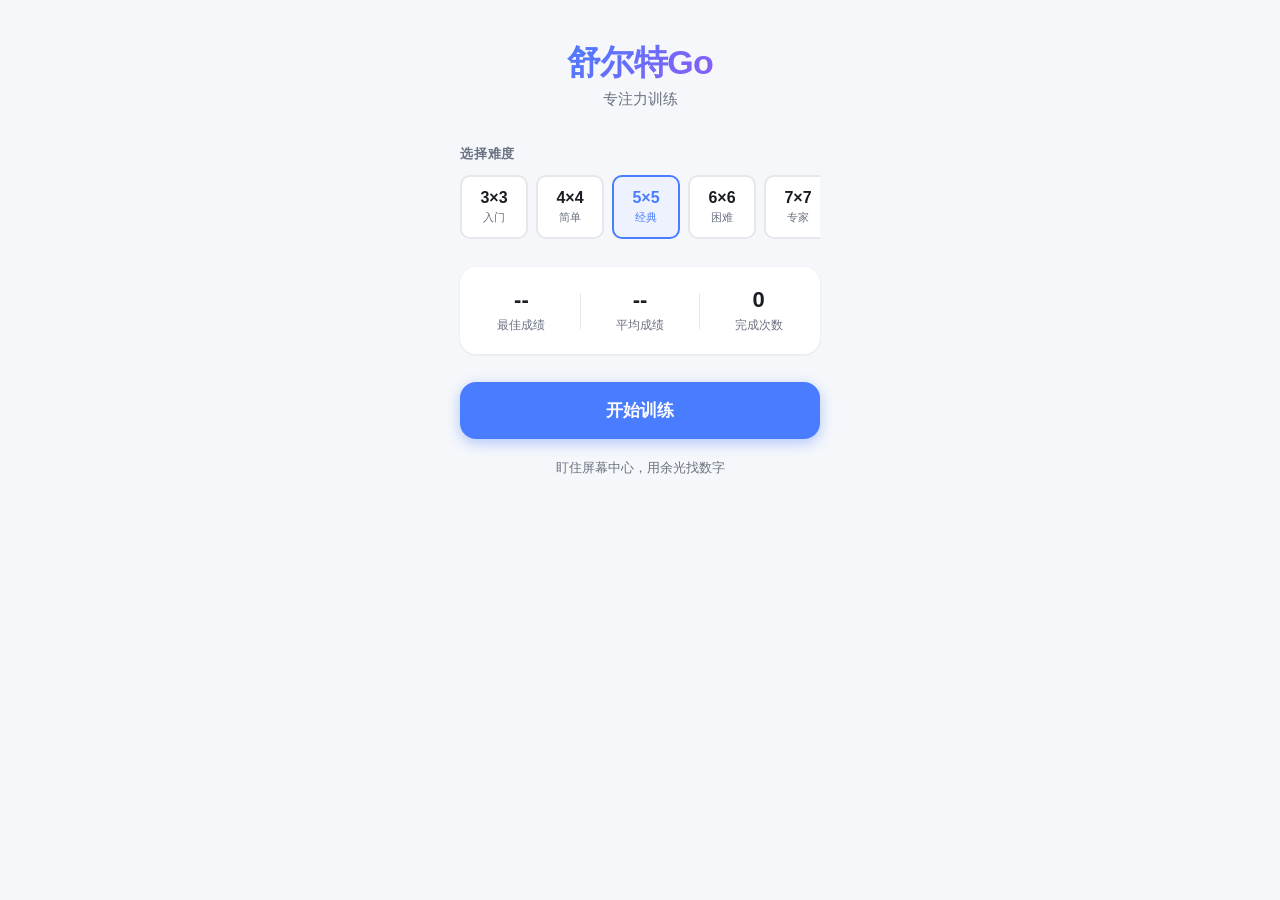
==== index.html @ 776db1a4 "fix: 移除找数字提示栏，刷新按钮上移 Co-Authored-By: Claude Sonnet 4.6 <noreply@anthropic.com>" ====
<!DOCTYPE html>
<html lang="zh-CN">
<head>
  <meta charset="UTF-8">
  <meta name="viewport" content="width=device-width, initial-scale=1.0, maximum-scale=1.0, user-scalable=no">
  <meta name="apple-mobile-web-app-capable" content="yes">
  <meta name="apple-mobile-web-app-status-bar-style" content="black-translucent">
  <meta name="apple-mobile-web-app-title" content="舒尔特Go">
  <title>舒尔特Go</title>
  <link rel="stylesheet" href="style.css">
</head>
<body>

<!-- 主页 -->
<div id="screen-home" class="screen active">
  <div class="home-header">
    <h1 class="app-title">舒尔特Go</h1>
    <p class="app-subtitle">专注力训练</p>
  </div>

  <div class="size-selector">
    <p class="section-label">选择难度</p>
    <div class="size-buttons">
      <button class="size-btn" data-size="3">
        <span class="size-num">3×3</span>
        <span class="size-tag">入门</span>
      </button>
      <button class="size-btn" data-size="4">
        <span class="size-num">4×4</span>
        <span class="size-tag">简单</span>
      </button>
      <button class="size-btn active" data-size="5">
        <span class="size-num">5×5</span>
        <span class="size-tag">经典</span>
      </button>
      <button class="size-btn" data-size="6">
        <span class="size-num">6×6</span>
        <span class="size-tag">困难</span>
      </button>
      <button class="size-btn" data-size="7">
        <span class="size-num">7×7</span>
        <span class="size-tag">专家</span>
      </button>
    </div>
  </div>

  <div class="stats-card" id="home-stats">
    <div class="stat-item">
      <span class="stat-value" id="stat-best">--</span>
      <span class="stat-label">最佳成绩</span>
    </div>
    <div class="stat-divider"></div>
    <div class="stat-item">
      <span class="stat-value" id="stat-avg">--</span>
      <span class="stat-label">平均成绩</span>
    </div>
    <div class="stat-divider"></div>
    <div class="stat-item">
      <span class="stat-value" id="stat-count">0</span>
      <span class="stat-label">完成次数</span>
    </div>
  </div>

  <button class="btn-start" id="btn-start">开始训练</button>

  <div class="tip-text">盯住屏幕中心，用余光找数字</div>
</div>

<!-- 游戏页 -->
<div id="screen-game" class="screen">
  <div class="game-header">
    <button class="btn-back" id="btn-back">
      <svg width="24" height="24" viewBox="0 0 24 24" fill="none">
        <path d="M15 18l-6-6 6-6" stroke="currentColor" stroke-width="2.5" stroke-linecap="round" stroke-linejoin="round"/>
      </svg>
    </button>
    <div class="timer-display" id="timer-display">0.0</div>
    <div class="game-size-label" id="game-size-label">5×5</div>
  </div>

  <div class="progress-bar-wrap">
    <div class="progress-bar" id="progress-bar"></div>
  </div>

  <div class="grid-wrap">
    <div class="grid" id="grid"></div>
  </div>

  <button class="btn-refresh" id="btn-refresh" title="重新开始">
    <svg width="22" height="22" viewBox="0 0 24 24" fill="none">
      <path d="M1 4v6h6" stroke="currentColor" stroke-width="2.5" stroke-linecap="round" stroke-linejoin="round"/>
      <path d="M3.51 15a9 9 0 1 0 .49-4.65" stroke="currentColor" stroke-width="2.5" stroke-linecap="round" stroke-linejoin="round"/>
    </svg>
  </button>
</div>

<!-- 结果页 -->
<div id="screen-result" class="screen">
  <div class="result-content">
    <div class="result-icon">🎉</div>
    <div class="result-time" id="result-time">25.3s</div>
    <div class="result-label">完成时间</div>

    <div class="result-stats">
      <div class="result-stat-item">
        <span class="result-stat-val" id="result-best">--</span>
        <span class="result-stat-lbl">最佳</span>
      </div>
      <div class="result-stat-item">
        <span class="result-stat-val" id="result-rank">--</span>
        <span class="result-stat-lbl">排名提示</span>
      </div>
    </div>

    <button class="btn-start" id="btn-again">再来一次</button>
    <button class="btn-outline" id="btn-home">返回主页</button>
  </div>
</div>

<script src="app.js"></script>
</body>
</html>
---- style.css ----
* {
  box-sizing: border-box;
  margin: 0;
  padding: 0;
  -webkit-tap-highlight-color: transparent;
}

:root {
  --primary: #4A7CFF;
  --primary-light: #EEF2FF;
  --success: #22C55E;
  --success-light: #DCFCE7;
  --error: #EF4444;
  --error-light: #FEE2E2;
  --bg: #F5F7FA;
  --card: #FFFFFF;
  --text: #1A1D23;
  --text-secondary: #6B7280;
  --border: #E5E7EB;
  --shadow-sm: 0 1px 3px rgba(0,0,0,0.08);
  --shadow-md: 0 4px 16px rgba(0,0,0,0.10);
  --radius: 16px;
  --radius-sm: 10px;
}

html, body {
  height: 100%;
  width: 100%;
  overflow: hidden;
  font-family: -apple-system, 'PingFang SC', 'Helvetica Neue', sans-serif;
  background: var(--bg);
  color: var(--text);
}

/* SCREENS */
.screen {
  position: fixed;
  inset: 0;
  display: flex;
  flex-direction: column;
  align-items: center;
  padding: env(safe-area-inset-top, 20px) 20px env(safe-area-inset-bottom, 20px);
  overflow-y: auto;
  opacity: 0;
  pointer-events: none;
  transform: translateY(16px);
  transition: opacity 0.25s ease, transform 0.25s ease;
}

.screen.active {
  opacity: 1;
  pointer-events: auto;
  transform: translateY(0);
}

/* HOME */
.home-header {
  margin-top: 40px;
  text-align: center;
  margin-bottom: 36px;
}

.app-title {
  font-size: 34px;
  font-weight: 800;
  letter-spacing: -0.5px;
  background: linear-gradient(135deg, var(--primary), #8B5CF6);
  -webkit-background-clip: text;
  -webkit-text-fill-color: transparent;
  background-clip: text;
}

.app-subtitle {
  font-size: 15px;
  color: var(--text-secondary);
  margin-top: 4px;
}

.section-label {
  font-size: 13px;
  font-weight: 600;
  color: var(--text-secondary);
  text-transform: uppercase;
  letter-spacing: 0.8px;
  margin-bottom: 12px;
  text-align: left;
  width: 100%;
  max-width: 360px;
}

.size-selector {
  width: 100%;
  max-width: 360px;
  margin-bottom: 24px;
}

.size-buttons {
  display: flex;
  gap: 8px;
  overflow-x: auto;
  padding-bottom: 4px;
  scrollbar-width: none;
}

.size-buttons::-webkit-scrollbar { display: none; }

.size-btn {
  flex: 0 0 auto;
  display: flex;
  flex-direction: column;
  align-items: center;
  padding: 12px 16px;
  border: 2px solid var(--border);
  border-radius: var(--radius-sm);
  background: var(--card);
  cursor: pointer;
  transition: all 0.18s ease;
  touch-action: manipulation;
  min-width: 68px;
}

.size-btn.active {
  border-color: var(--primary);
  background: var(--primary-light);
}

.size-num {
  font-size: 16px;
  font-weight: 700;
  color: var(--text);
}

.size-btn.active .size-num {
  color: var(--primary);
}

.size-tag {
  font-size: 11px;
  color: var(--text-secondary);
  margin-top: 3px;
}

.size-btn.active .size-tag {
  color: var(--primary);
}

/* STATS CARD */
.stats-card {
  width: 100%;
  max-width: 360px;
  background: var(--card);
  border-radius: var(--radius);
  padding: 20px;
  display: flex;
  align-items: center;
  justify-content: space-around;
  box-shadow: var(--shadow-sm);
  margin-bottom: 28px;
}

.stat-item {
  display: flex;
  flex-direction: column;
  align-items: center;
  gap: 4px;
}

.stat-value {
  font-size: 22px;
  font-weight: 700;
  color: var(--text);
}

.stat-label {
  font-size: 12px;
  color: var(--text-secondary);
}

.stat-divider {
  width: 1px;
  height: 36px;
  background: var(--border);
}

/* BUTTONS */
.btn-start {
  width: 100%;
  max-width: 360px;
  padding: 17px;
  background: var(--primary);
  color: white;
  font-size: 17px;
  font-weight: 700;
  border: none;
  border-radius: var(--radius);
  cursor: pointer;
  touch-action: manipulation;
  transition: transform 0.12s ease, opacity 0.12s ease;
  box-shadow: 0 4px 14px rgba(74, 124, 255, 0.4);
}

.btn-start:active {
  transform: scale(0.97);
  opacity: 0.9;
}

.btn-outline {
  width: 100%;
  max-width: 360px;
  padding: 15px;
  background: transparent;
  color: var(--primary);
  font-size: 16px;
  font-weight: 600;
  border: 2px solid var(--primary);
  border-radius: var(--radius);
  cursor: pointer;
  touch-action: manipulation;
  margin-top: 12px;
  transition: background 0.15s ease;
}

.btn-outline:active {
  background: var(--primary-light);
}

.tip-text {
  margin-top: 20px;
  font-size: 13px;
  color: var(--text-secondary);
  text-align: center;
}

/* GAME HEADER */
.game-header {
  width: 100%;
  max-width: 420px;
  display: flex;
  align-items: center;
  justify-content: space-between;
  padding-top: 8px;
  margin-bottom: 12px;
}

.btn-back {
  width: 40px;
  height: 40px;
  display: flex;
  align-items: center;
  justify-content: center;
  background: var(--card);
  border: none;
  border-radius: 50%;
  cursor: pointer;
  color: var(--text);
  touch-action: manipulation;
  box-shadow: var(--shadow-sm);
}

.timer-display {
  font-size: 32px;
  font-weight: 800;
  color: var(--text);
  font-variant-numeric: tabular-nums;
  letter-spacing: -1px;
  min-width: 90px;
  text-align: center;
}

.game-size-label {
  font-size: 14px;
  font-weight: 600;
  color: var(--text-secondary);
  background: var(--card);
  padding: 6px 12px;
  border-radius: 20px;
  box-shadow: var(--shadow-sm);
}

/* TARGET BAR */
.target-bar {
  display: flex;
  align-items: center;
  gap: 10px;
  margin-bottom: 10px;
}

.target-label {
  font-size: 16px;
  color: var(--text-secondary);
  font-weight: 500;
}

.target-number {
  font-size: 44px;
  font-weight: 900;
  color: var(--primary);
  line-height: 1;
  min-width: 60px;
  text-align: center;
  transition: transform 0.15s cubic-bezier(0.34, 1.56, 0.64, 1);
}

.target-number.pop {
  transform: scale(1.3);
}

/* PROGRESS */
.btn-refresh {
  margin-top: 8px;
  width: 52px;
  height: 52px;
  border-radius: 50%;
  background: var(--card);
  border: 2px solid var(--border);
  display: flex;
  align-items: center;
  justify-content: center;
  cursor: pointer;
  color: var(--text-secondary);
  box-shadow: var(--shadow-sm);
  touch-action: manipulation;
  transition: transform 0.2s ease, color 0.15s ease, border-color 0.15s ease;
  flex-shrink: 0;
}

.btn-refresh:active {
  color: var(--primary);
  border-color: var(--primary);
  transform: rotate(180deg);
}

.progress-bar-wrap {
  width: 100%;
  max-width: 420px;
  height: 4px;
  background: var(--border);
  border-radius: 2px;
  margin-bottom: 14px;
  overflow: hidden;
}

.progress-bar {
  height: 100%;
  background: linear-gradient(90deg, var(--primary), #8B5CF6);
  border-radius: 2px;
  width: 0%;
  transition: width 0.3s ease;
}

/* GRID */
.grid-wrap {
  width: 100%;
  max-width: 420px;
  flex: 1;
  display: flex;
  align-items: center;
  justify-content: center;
}

.grid {
  display: grid;
  width: 100%;
  gap: 6px;
}

.cell {
  aspect-ratio: 1;
  display: flex;
  align-items: center;
  justify-content: center;
  background: var(--card);
  border-radius: var(--radius-sm);
  font-weight: 800;
  cursor: pointer;
  touch-action: manipulation;
  box-shadow: var(--shadow-sm);
  border: 2px solid transparent;
  transition: background 0.15s ease, border-color 0.15s ease, transform 0.1s ease;
  user-select: none;
  -webkit-user-select: none;
}

.cell:active {
  transform: scale(0.93);
}

.cell.correct {
  background: var(--success-light);
  border-color: var(--success);
  color: var(--success);
  pointer-events: none;
}

.cell.wrong {
  animation: shake 0.3s ease;
  background: var(--error-light);
  border-color: var(--error);
}

@keyframes shake {
  0%, 100% { transform: translateX(0); }
  25% { transform: translateX(-6px); }
  75% { transform: translateX(6px); }
}

@keyframes pop-in {
  0% { transform: scale(0.85); opacity: 0; }
  100% { transform: scale(1); opacity: 1; }
}

.cell {
  animation: pop-in 0.2s ease both;
}

/* RESULT */
.result-content {
  margin-top: 60px;
  display: flex;
  flex-direction: column;
  align-items: center;
  width: 100%;
  max-width: 360px;
}

.result-icon {
  font-size: 64px;
  margin-bottom: 16px;
}

.result-time {
  font-size: 64px;
  font-weight: 900;
  color: var(--primary);
  letter-spacing: -2px;
  line-height: 1;
}

.result-label {
  font-size: 15px;
  color: var(--text-secondary);
  margin-top: 6px;
  margin-bottom: 28px;
}

.result-stats {
  display: flex;
  gap: 32px;
  margin-bottom: 36px;
  background: var(--card);
  border-radius: var(--radius);
  padding: 20px 32px;
  box-shadow: var(--shadow-sm);
  width: 100%;
  justify-content: center;
}

.result-stat-item {
  display: flex;
  flex-direction: column;
  align-items: center;
  gap: 4px;
}

.result-stat-val {
  font-size: 20px;
  font-weight: 700;
  color: var(--text);
}

.result-stat-lbl {
  font-size: 12px;
  color: var(--text-secondary);
}

/* Dark mode */
@media (prefers-color-scheme: dark) {
  :root {
    --bg: #111318;
    --card: #1E2028;
    --text: #F0F2F5;
    --text-secondary: #9CA3AF;
    --border: #2D3139;
    --primary-light: #1E2540;
    --success-light: #14271E;
    --error-light: #2A1515;
    --shadow-sm: 0 1px 3px rgba(0,0,0,0.3);
    --shadow-md: 0 4px 16px rgba(0,0,0,0.4);
  }
}
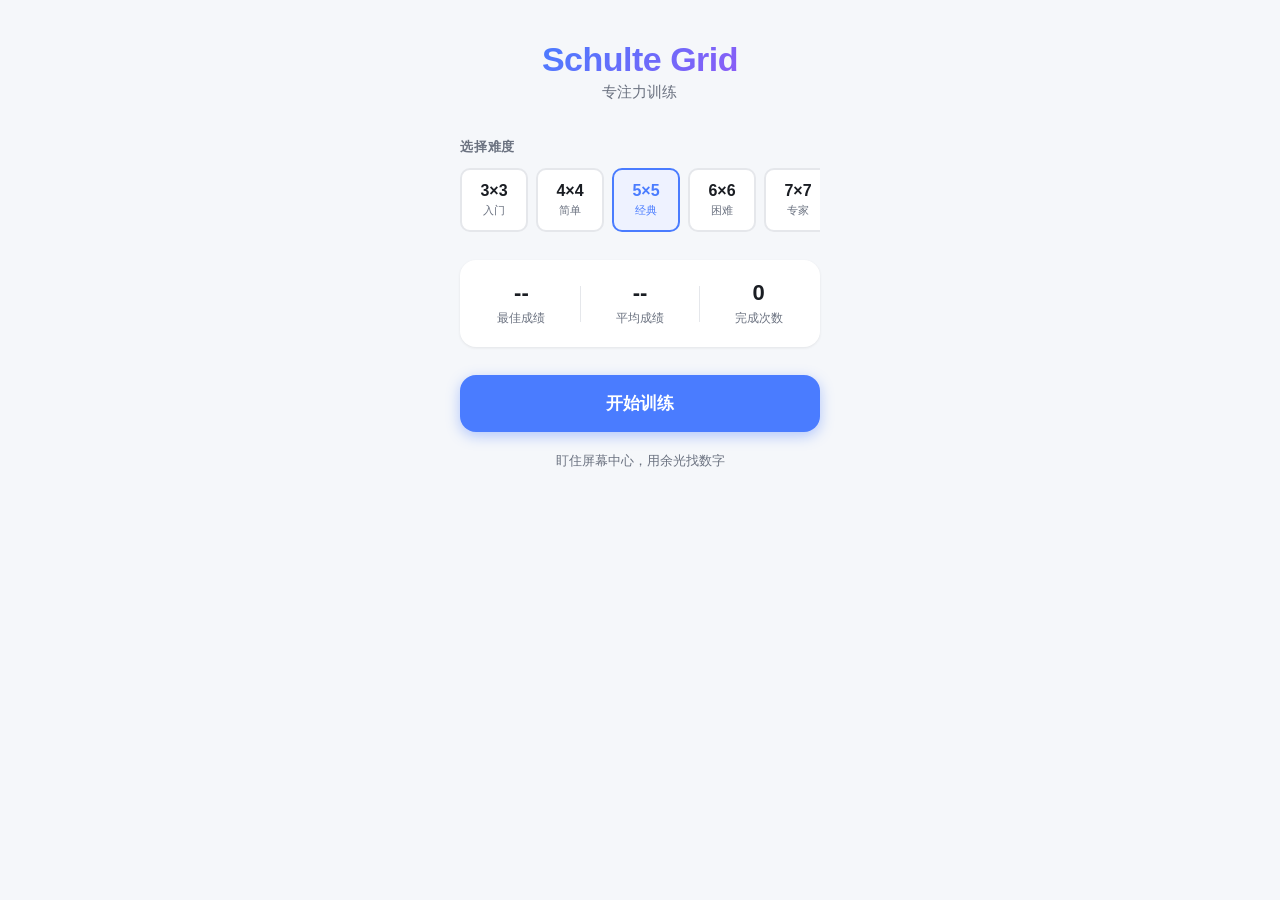
==== commit 531437bc: "fix: 将应用名称从"舒尔特Go"改为"Schulte Grid" Co-Authored-By: Claude Sonnet 4.6 <noreply@anthropic.com>" ====
--- a/index.html
+++ b/index.html
@@ -5,8 +5,8 @@
   <meta name="viewport" content="width=device-width, initial-scale=1.0, maximum-scale=1.0, user-scalable=no">
   <meta name="apple-mobile-web-app-capable" content="yes">
   <meta name="apple-mobile-web-app-status-bar-style" content="black-translucent">
-  <meta name="apple-mobile-web-app-title" content="舒尔特Go">
-  <title>舒尔特Go</title>
+  <meta name="apple-mobile-web-app-title" content="Schulte Grid">
+  <title>Schulte Grid</title>
   <link rel="stylesheet" href="style.css">
 </head>
 <body>
@@ -14,7 +14,7 @@
 <!-- 主页 -->
 <div id="screen-home" class="screen active">
   <div class="home-header">
-    <h1 class="app-title">舒尔特Go</h1>
+    <h1 class="app-title">Schulte Grid</h1>
     <p class="app-subtitle">专注力训练</p>
   </div>
 
--- a/style.css
+++ b/style.css
@@ -308,6 +308,7 @@
 /* PROGRESS */
 .btn-refresh {
   margin-top: 8px;
+  margin-bottom: 56px;
   width: 52px;
   height: 52px;
   border-radius: 50%;
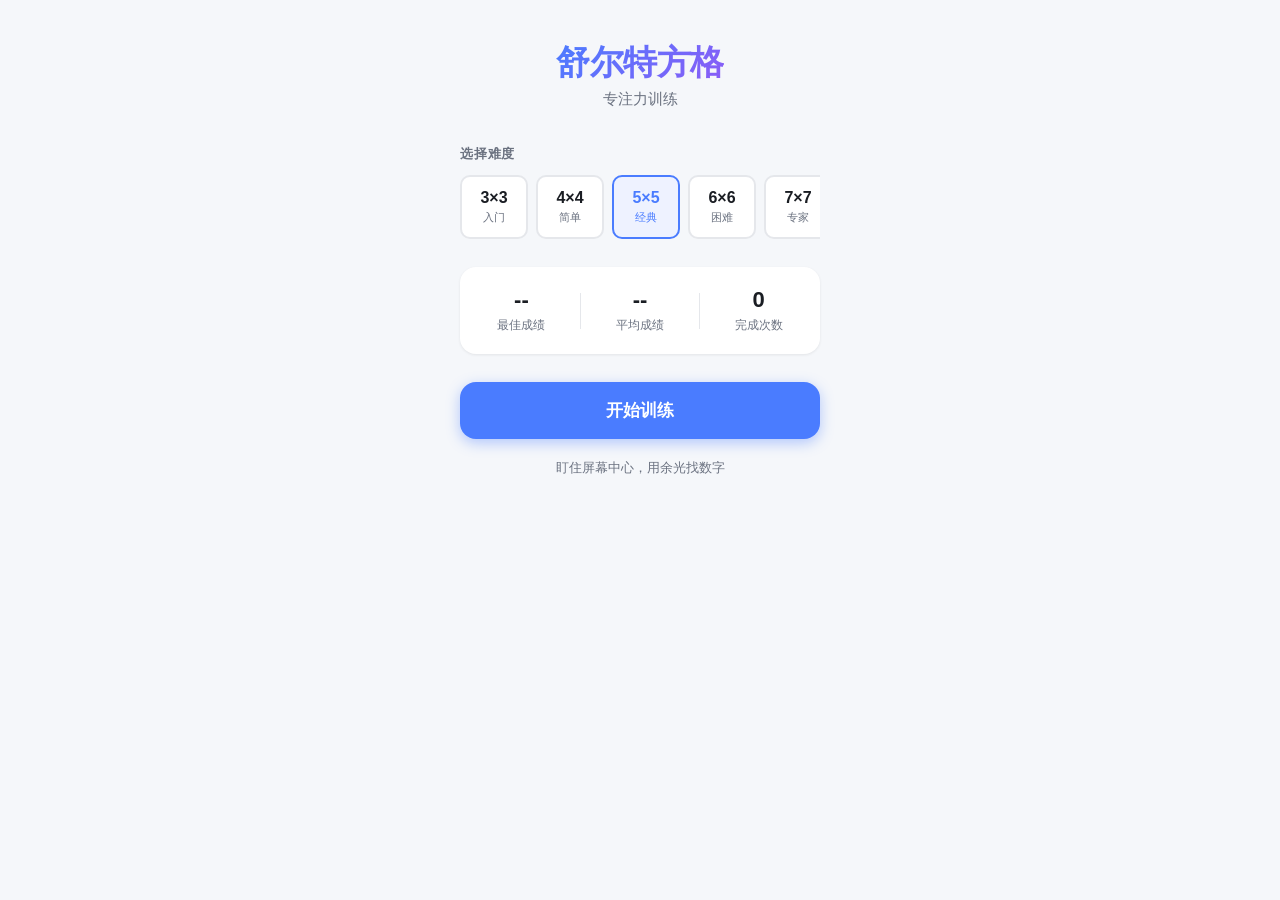
==== commit db449a5f: "feat: PWA 化 + 蓝色调图标 + 应用名改为舒尔特方格 - 添加 manifest.json，支持添加到主屏幕 - 添加 sw.js Service Worker，支持离线使用 - 用 Pi" ====
--- a/index.html
+++ b/index.html
@@ -5,8 +5,13 @@
   <meta name="viewport" content="width=device-width, initial-scale=1.0, maximum-scale=1.0, user-scalable=no">
   <meta name="apple-mobile-web-app-capable" content="yes">
   <meta name="apple-mobile-web-app-status-bar-style" content="black-translucent">
-  <meta name="apple-mobile-web-app-title" content="Schulte Grid">
-  <title>Schulte Grid</title>
+  <meta name="apple-mobile-web-app-title" content="舒尔特方格">
+  <meta name="theme-color" content="#4A7CFF">
+  <title>舒尔特方格</title>
+  <link rel="manifest" href="manifest.json">
+  <link rel="apple-touch-icon" href="icons/icon-180.png">
+  <link rel="apple-touch-icon" sizes="152x152" href="icons/icon-152.png">
+  <link rel="apple-touch-icon" sizes="120x120" href="icons/icon-120.png">
   <link rel="stylesheet" href="style.css">
 </head>
 <body>
@@ -14,7 +19,7 @@
 <!-- 主页 -->
 <div id="screen-home" class="screen active">
   <div class="home-header">
-    <h1 class="app-title">Schulte Grid</h1>
+    <h1 class="app-title">舒尔特方格</h1>
     <p class="app-subtitle">专注力训练</p>
   </div>
 
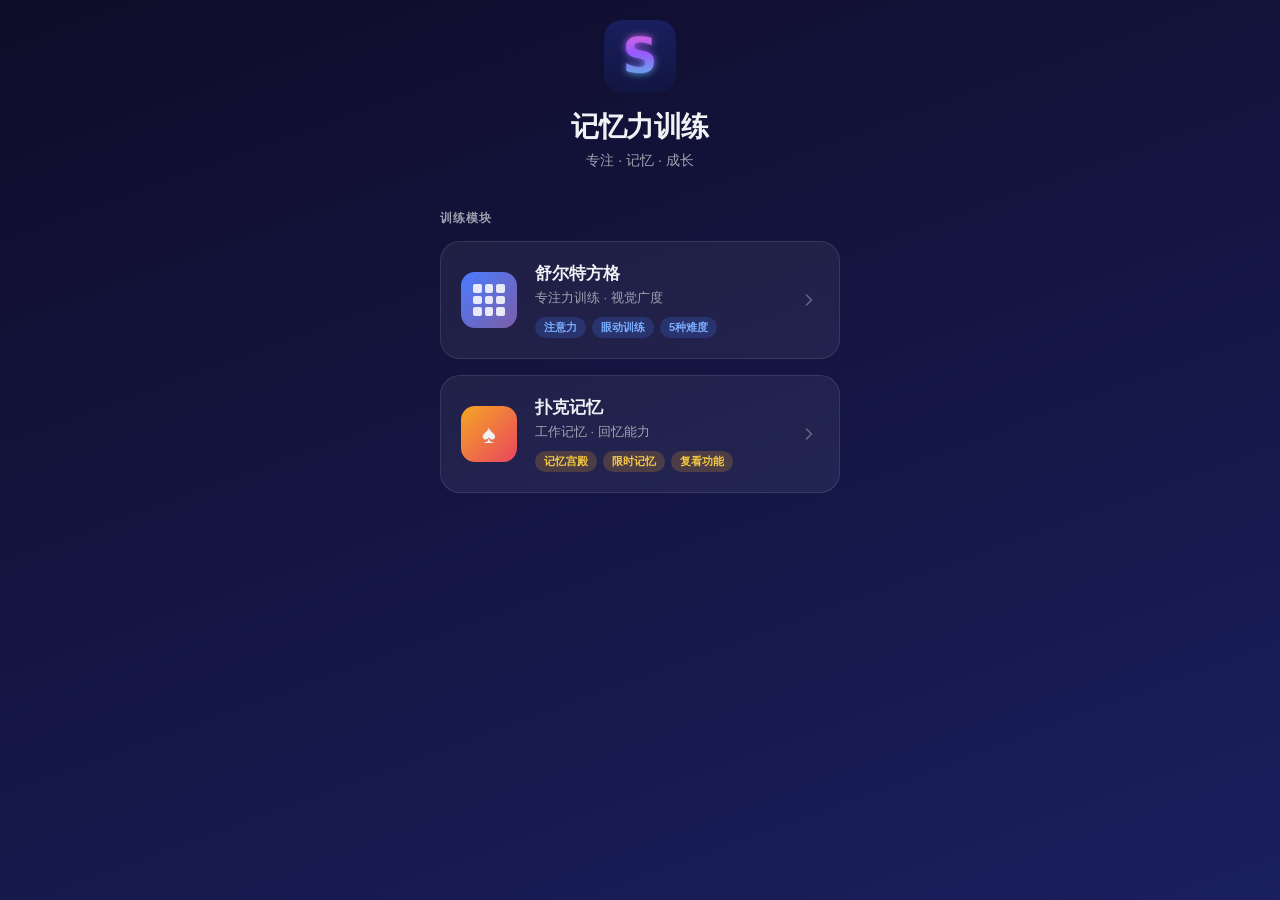
==== commit 644db3cc: "feat: 记忆力训练引导页 + 扑克记忆游戏 - 新建 index.html 引导页：两个训练模块卡片（舒尔特/扑克），深蓝暗色主题 - 新建 schulte.html：舒尔特方格游戏，顶部加返回首" ====
--- a/index.html
+++ b/index.html
@@ -5,123 +5,228 @@
   <meta name="viewport" content="width=device-width, initial-scale=1.0, maximum-scale=1.0, user-scalable=no">
   <meta name="apple-mobile-web-app-capable" content="yes">
   <meta name="apple-mobile-web-app-status-bar-style" content="black-translucent">
-  <meta name="apple-mobile-web-app-title" content="舒尔特方格">
-  <meta name="theme-color" content="#4A7CFF">
-  <title>舒尔特方格</title>
+  <meta name="apple-mobile-web-app-title" content="记忆训练">
+  <meta name="theme-color" content="#1a1f5e">
+  <title>记忆力训练</title>
   <link rel="manifest" href="manifest.json">
   <link rel="apple-touch-icon" href="icons/icon-180.png">
   <link rel="apple-touch-icon" sizes="152x152" href="icons/icon-152.png">
   <link rel="apple-touch-icon" sizes="120x120" href="icons/icon-120.png">
-  <link rel="stylesheet" href="style.css">
+  <style>
+    *, *::before, *::after { box-sizing: border-box; margin: 0; padding: 0; -webkit-tap-highlight-color: transparent; }
+
+    :root {
+      --bg1: #0f0c29;
+      --bg2: #1a1f5e;
+      --card1: #4A7CFF;
+      --card2: #f5a623;
+      --text: #f0f2f5;
+      --text2: #9ca3af;
+    }
+
+    html, body {
+      min-height: 100%;
+      font-family: -apple-system, 'PingFang SC', 'Helvetica Neue', sans-serif;
+      background: linear-gradient(160deg, var(--bg1) 0%, var(--bg2) 100%);
+      color: var(--text);
+    }
+
+    .page {
+      min-height: 100dvh;
+      display: flex;
+      flex-direction: column;
+      align-items: center;
+      padding: env(safe-area-inset-top, 32px) 20px env(safe-area-inset-bottom, 32px);
+    }
+
+    .header {
+      text-align: center;
+      margin-top: 20px;
+      margin-bottom: 40px;
+    }
+
+    .logo {
+      width: 72px;
+      height: 72px;
+      border-radius: 18px;
+      margin: 0 auto 16px;
+      overflow: hidden;
+    }
+
+    .logo img { width: 100%; height: 100%; object-fit: cover; }
+
+    .app-name {
+      font-size: 28px;
+      font-weight: 800;
+      letter-spacing: -0.5px;
+      color: var(--text);
+    }
+
+    .app-desc {
+      font-size: 14px;
+      color: var(--text2);
+      margin-top: 6px;
+    }
+
+    .section-title {
+      font-size: 12px;
+      font-weight: 600;
+      color: var(--text2);
+      text-transform: uppercase;
+      letter-spacing: 1px;
+      width: 100%;
+      max-width: 400px;
+      margin-bottom: 14px;
+    }
+
+    .modules {
+      display: flex;
+      flex-direction: column;
+      gap: 16px;
+      width: 100%;
+      max-width: 400px;
+    }
+
+    .module-card {
+      display: flex;
+      align-items: center;
+      gap: 18px;
+      background: rgba(255,255,255,0.06);
+      border: 1px solid rgba(255,255,255,0.10);
+      border-radius: 20px;
+      padding: 20px;
+      text-decoration: none;
+      color: inherit;
+      transition: transform 0.15s ease, background 0.15s ease;
+      touch-action: manipulation;
+      cursor: pointer;
+    }
+
+    .module-card:active {
+      transform: scale(0.97);
+      background: rgba(255,255,255,0.10);
+    }
+
+    .module-icon {
+      width: 56px;
+      height: 56px;
+      border-radius: 14px;
+      display: flex;
+      align-items: center;
+      justify-content: center;
+      font-size: 26px;
+      flex-shrink: 0;
+    }
+
+    .icon-schulte { background: linear-gradient(135deg, #4A7CFF, #7B5EA7); }
+    .icon-poker   { background: linear-gradient(135deg, #f5a623, #e94560); }
+
+    .module-info { flex: 1; }
+
+    .module-name {
+      font-size: 17px;
+      font-weight: 700;
+      color: var(--text);
+      margin-bottom: 4px;
+    }
+
+    .module-sub {
+      font-size: 13px;
+      color: var(--text2);
+      margin-bottom: 10px;
+    }
+
+    .module-tags { display: flex; gap: 6px; flex-wrap: wrap; }
+
+    .tag {
+      font-size: 11px;
+      padding: 3px 9px;
+      border-radius: 999px;
+      font-weight: 600;
+    }
+
+    .tag-blue { background: rgba(74,124,255,0.2); color: #7BAEFF; }
+    .tag-gold { background: rgba(245,166,35,0.2); color: #f5c842; }
+
+    .module-arrow {
+      color: rgba(255,255,255,0.3);
+      flex-shrink: 0;
+    }
+
+    /* Schulte grid icon */
+    .schulte-grid {
+      display: grid;
+      grid-template-columns: repeat(3,1fr);
+      gap: 3px;
+      width: 32px;
+      height: 32px;
+    }
+    .schulte-grid span {
+      background: rgba(255,255,255,0.85);
+      border-radius: 2px;
+    }
+  </style>
 </head>
 <body>
-
-<!-- 主页 -->
-<div id="screen-home" class="screen active">
-  <div class="home-header">
-    <h1 class="app-title">舒尔特方格</h1>
-    <p class="app-subtitle">专注力训练</p>
+<div class="page">
+
+  <div class="header">
+    <div class="logo">
+      <img src="icons/icon-192.png" alt="logo">
+    </div>
+    <div class="app-name">记忆力训练</div>
+    <div class="app-desc">专注 · 记忆 · 成长</div>
   </div>
 
-  <div class="size-selector">
-    <p class="section-label">选择难度</p>
-    <div class="size-buttons">
-      <button class="size-btn" data-size="3">
-        <span class="size-num">3×3</span>
-        <span class="size-tag">入门</span>
-      </button>
-      <button class="size-btn" data-size="4">
-        <span class="size-num">4×4</span>
-        <span class="size-tag">简单</span>
-      </button>
-      <button class="size-btn active" data-size="5">
-        <span class="size-num">5×5</span>
-        <span class="size-tag">经典</span>
-      </button>
-      <button class="size-btn" data-size="6">
-        <span class="size-num">6×6</span>
-        <span class="size-tag">困难</span>
-      </button>
-      <button class="size-btn" data-size="7">
-        <span class="size-num">7×7</span>
-        <span class="size-tag">专家</span>
-      </button>
-    </div>
+  <p class="section-title">训练模块</p>
+
+  <div class="modules">
+
+    <a class="module-card" href="schulte.html">
+      <div class="module-icon icon-schulte">
+        <div class="schulte-grid">
+          <span></span><span></span><span></span>
+          <span></span><span></span><span></span>
+          <span></span><span></span><span></span>
+        </div>
+      </div>
+      <div class="module-info">
+        <div class="module-name">舒尔特方格</div>
+        <div class="module-sub">专注力训练 · 视觉广度</div>
+        <div class="module-tags">
+          <span class="tag tag-blue">注意力</span>
+          <span class="tag tag-blue">眼动训练</span>
+          <span class="tag tag-blue">5种难度</span>
+        </div>
+      </div>
+      <svg class="module-arrow" width="20" height="20" viewBox="0 0 24 24" fill="none">
+        <path d="M9 18l6-6-6-6" stroke="currentColor" stroke-width="2" stroke-linecap="round" stroke-linejoin="round"/>
+      </svg>
+    </a>
+
+    <a class="module-card" href="poker.html">
+      <div class="module-icon icon-poker">♠</div>
+      <div class="module-info">
+        <div class="module-name">扑克记忆</div>
+        <div class="module-sub">工作记忆 · 回忆能力</div>
+        <div class="module-tags">
+          <span class="tag tag-gold">记忆宫殿</span>
+          <span class="tag tag-gold">限时记忆</span>
+          <span class="tag tag-gold">复看功能</span>
+        </div>
+      </div>
+      <svg class="module-arrow" width="20" height="20" viewBox="0 0 24 24" fill="none">
+        <path d="M9 18l6-6-6-6" stroke="currentColor" stroke-width="2" stroke-linecap="round" stroke-linejoin="round"/>
+      </svg>
+    </a>
+
   </div>
 
-  <div class="stats-card" id="home-stats">
-    <div class="stat-item">
-      <span class="stat-value" id="stat-best">--</span>
-      <span class="stat-label">最佳成绩</span>
-    </div>
-    <div class="stat-divider"></div>
-    <div class="stat-item">
-      <span class="stat-value" id="stat-avg">--</span>
-      <span class="stat-label">平均成绩</span>
-    </div>
-    <div class="stat-divider"></div>
-    <div class="stat-item">
-      <span class="stat-value" id="stat-count">0</span>
-      <span class="stat-label">完成次数</span>
-    </div>
-  </div>
-
-  <button class="btn-start" id="btn-start">开始训练</button>
-
-  <div class="tip-text">盯住屏幕中心，用余光找数字</div>
 </div>
-
-<!-- 游戏页 -->
-<div id="screen-game" class="screen">
-  <div class="game-header">
-    <button class="btn-back" id="btn-back">
-      <svg width="24" height="24" viewBox="0 0 24 24" fill="none">
-        <path d="M15 18l-6-6 6-6" stroke="currentColor" stroke-width="2.5" stroke-linecap="round" stroke-linejoin="round"/>
-      </svg>
-    </button>
-    <div class="timer-display" id="timer-display">0.0</div>
-    <div class="game-size-label" id="game-size-label">5×5</div>
-  </div>
-
-  <div class="progress-bar-wrap">
-    <div class="progress-bar" id="progress-bar"></div>
-  </div>
-
-  <div class="grid-wrap">
-    <div class="grid" id="grid"></div>
-  </div>
-
-  <button class="btn-refresh" id="btn-refresh" title="重新开始">
-    <svg width="22" height="22" viewBox="0 0 24 24" fill="none">
-      <path d="M1 4v6h6" stroke="currentColor" stroke-width="2.5" stroke-linecap="round" stroke-linejoin="round"/>
-      <path d="M3.51 15a9 9 0 1 0 .49-4.65" stroke="currentColor" stroke-width="2.5" stroke-linecap="round" stroke-linejoin="round"/>
-    </svg>
-  </button>
-</div>
-
-<!-- 结果页 -->
-<div id="screen-result" class="screen">
-  <div class="result-content">
-    <div class="result-icon">🎉</div>
-    <div class="result-time" id="result-time">25.3s</div>
-    <div class="result-label">完成时间</div>
-
-    <div class="result-stats">
-      <div class="result-stat-item">
-        <span class="result-stat-val" id="result-best">--</span>
-        <span class="result-stat-lbl">最佳</span>
-      </div>
-      <div class="result-stat-item">
-        <span class="result-stat-val" id="result-rank">--</span>
-        <span class="result-stat-lbl">排名提示</span>
-      </div>
-    </div>
-
-    <button class="btn-start" id="btn-again">再来一次</button>
-    <button class="btn-outline" id="btn-home">返回主页</button>
-  </div>
-</div>
-
-<script src="app.js"></script>
+<script>
+  if ('serviceWorker' in navigator) {
+    navigator.serviceWorker.register('./sw.js');
+  }
+</script>
 </body>
 </html>
